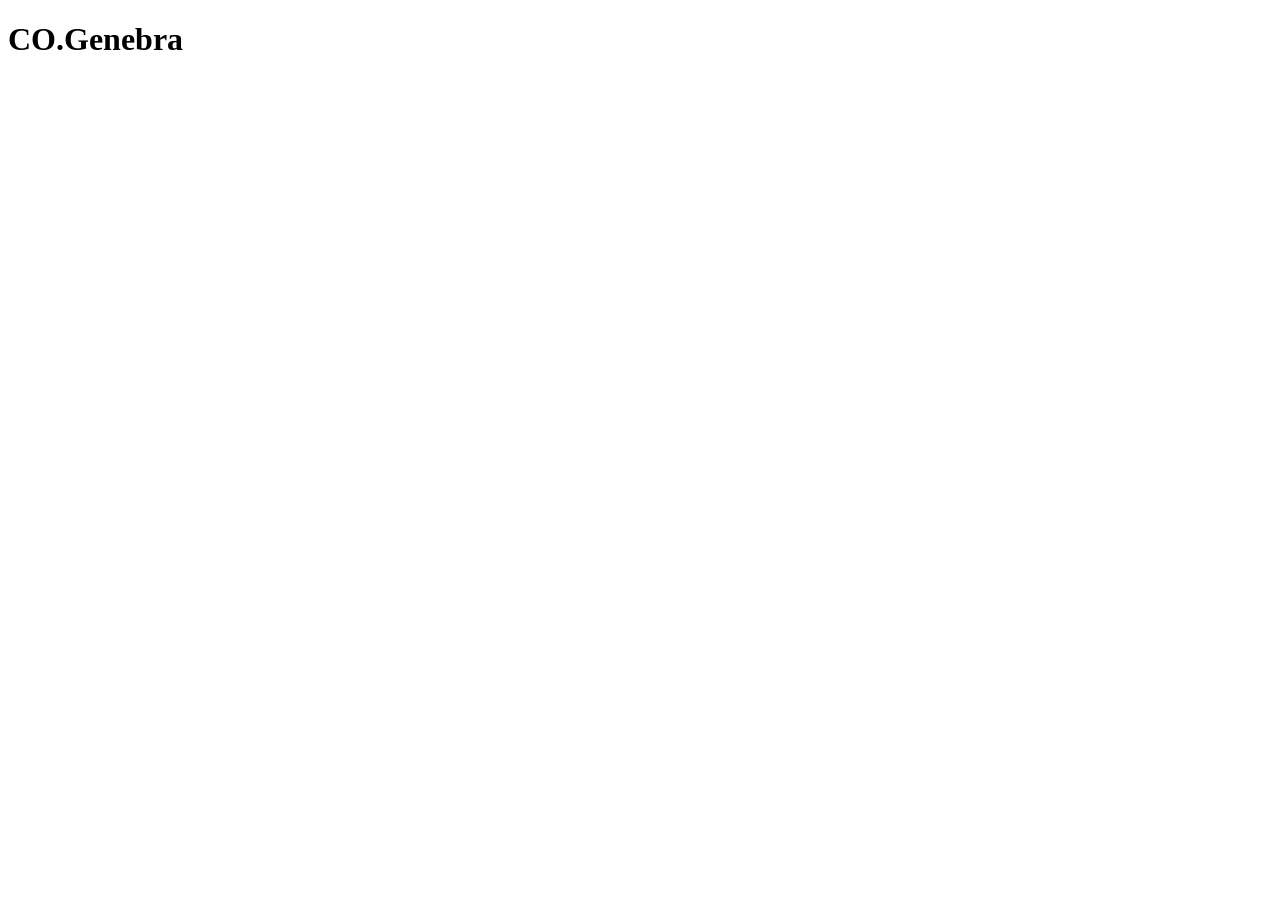
==== index.html @ bbd3e5ed "first commit" ====
<!DOCTYPE html>
<html lang="pt-BR">

<head>
    <meta charset="UTF-8">
    <meta name="viewport" content="width=device-width, initial-scale=1.0">
    <title>Redirecionando...</title>
    <meta http-equiv="refresh" content="0; url=html/curriculo-mario.html">
    <link rel="canonical" href="html/co_genebra.html">
    <script>
        window.location.replace('html/co_genebra.html');
    </script>
</head>

<body>
    <p>Redirecionando para <a href="html/co_genebra.html">CurriculoQuest</a>...</p>
</body>

</html>
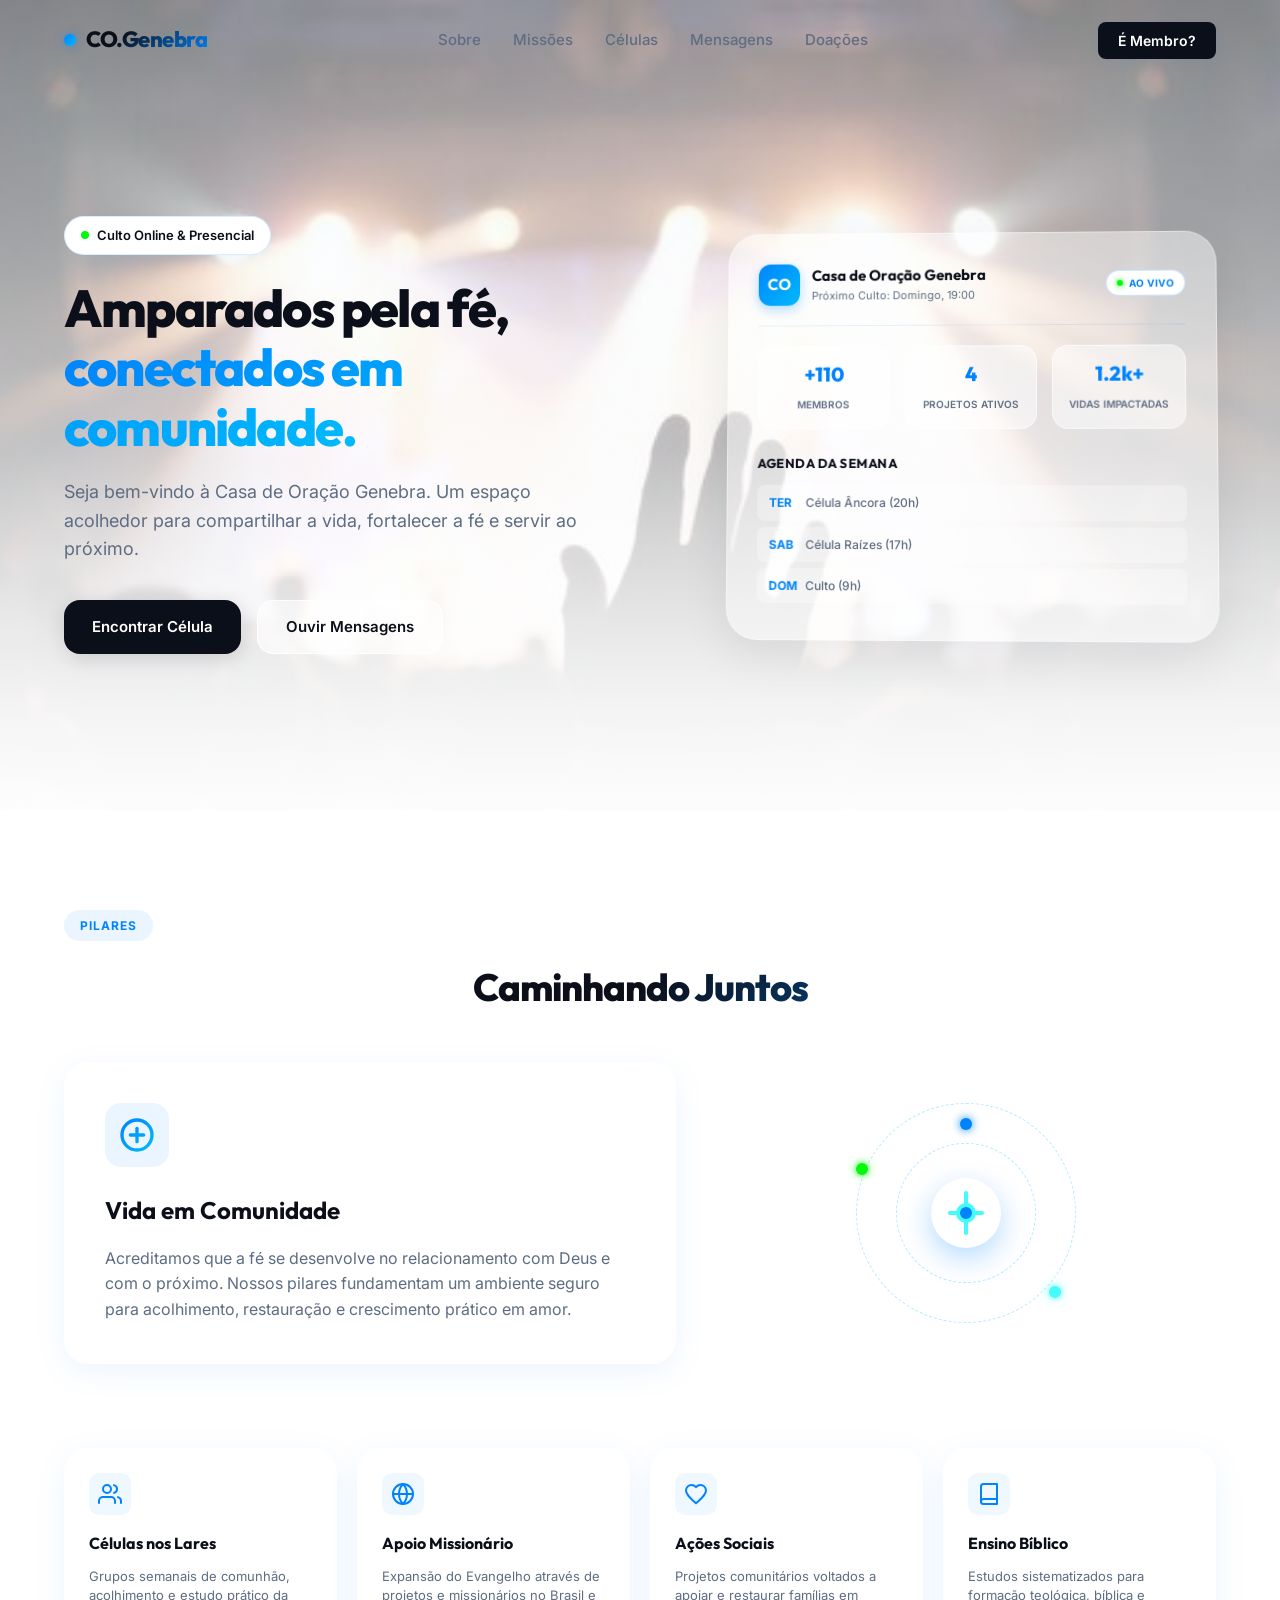
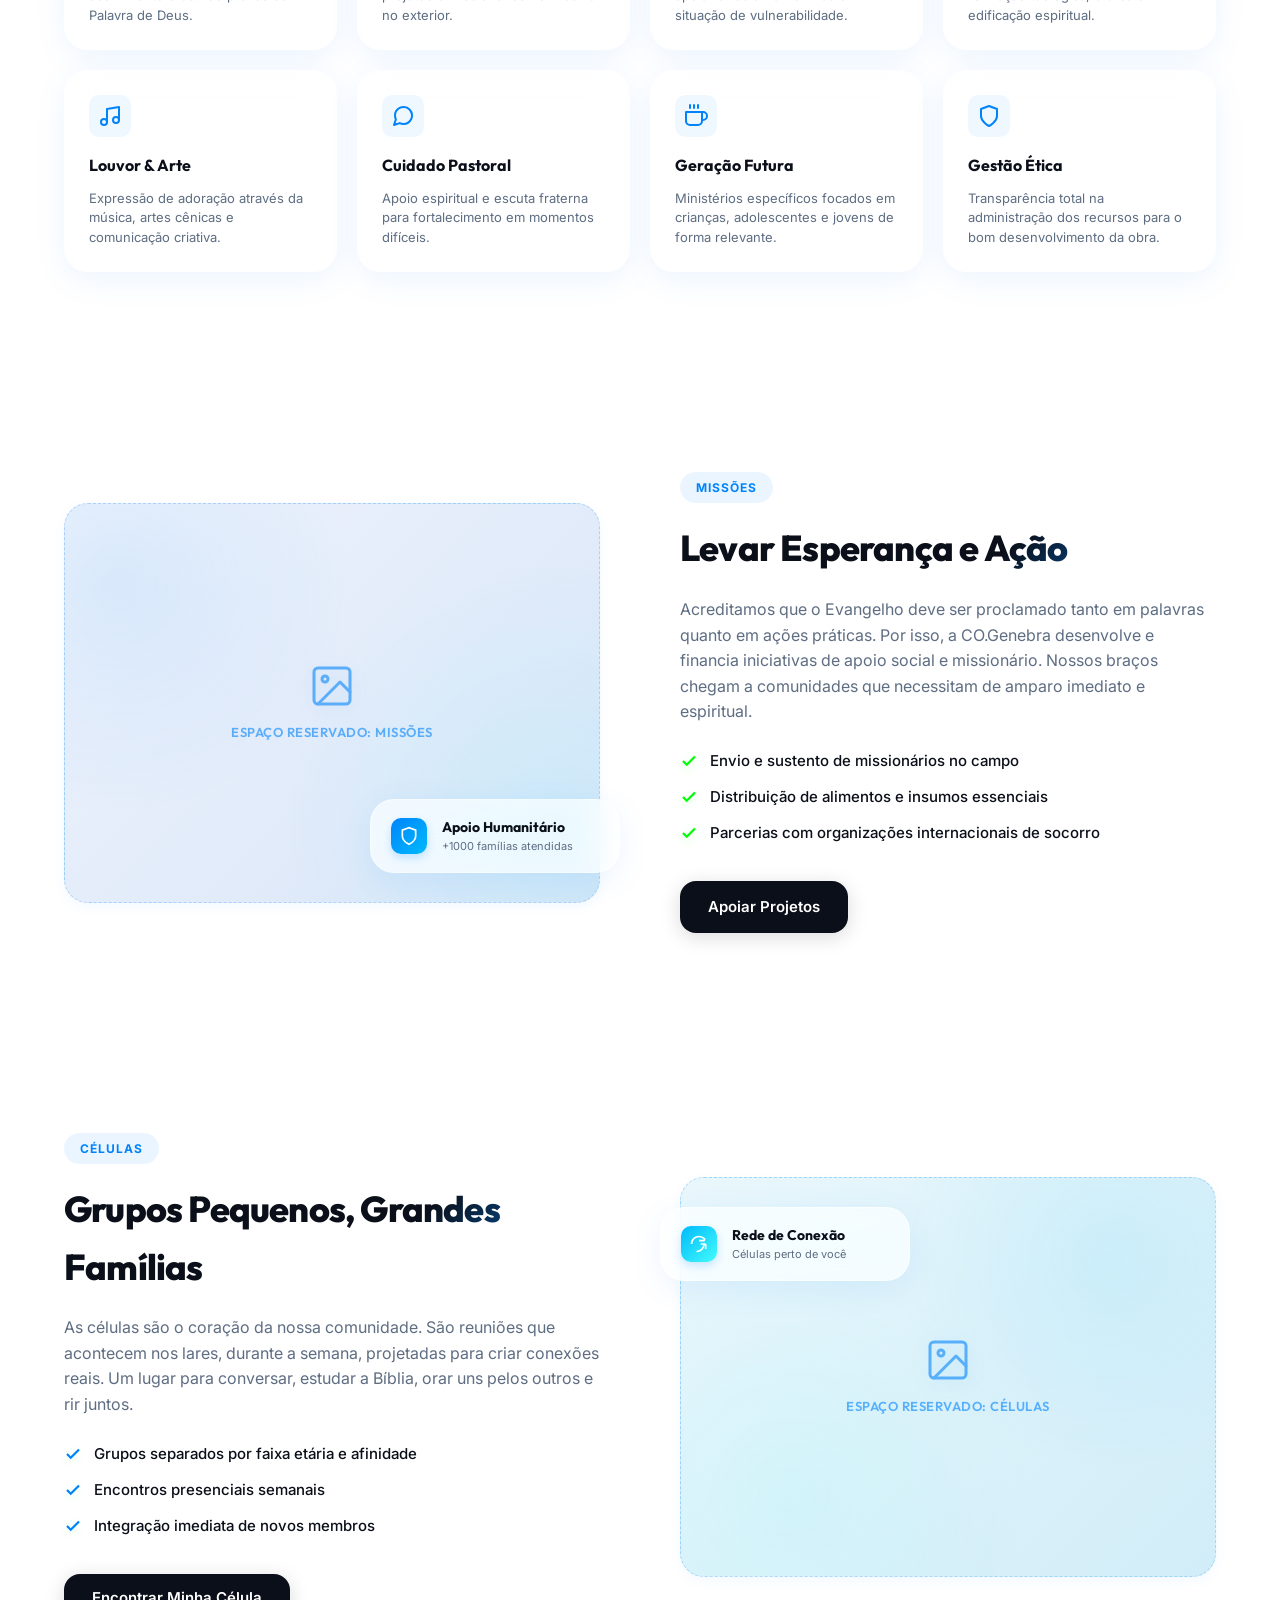
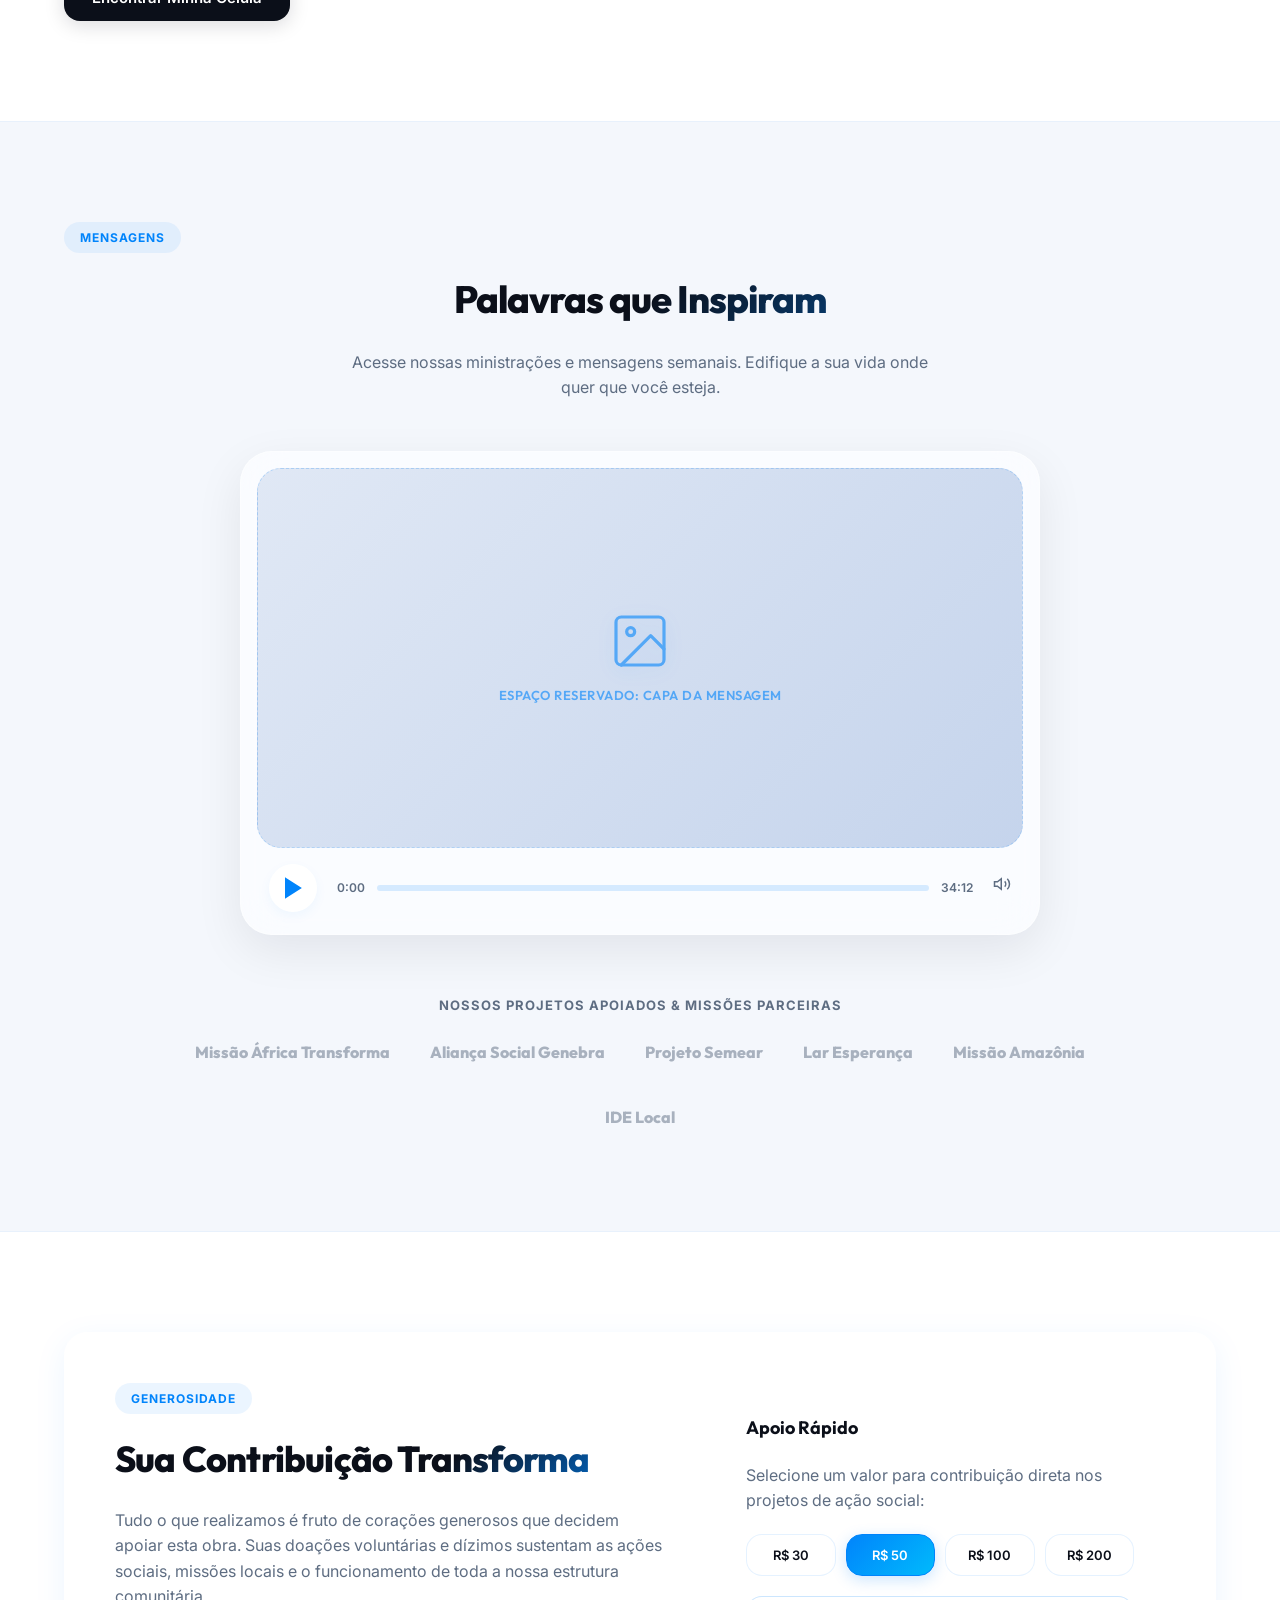
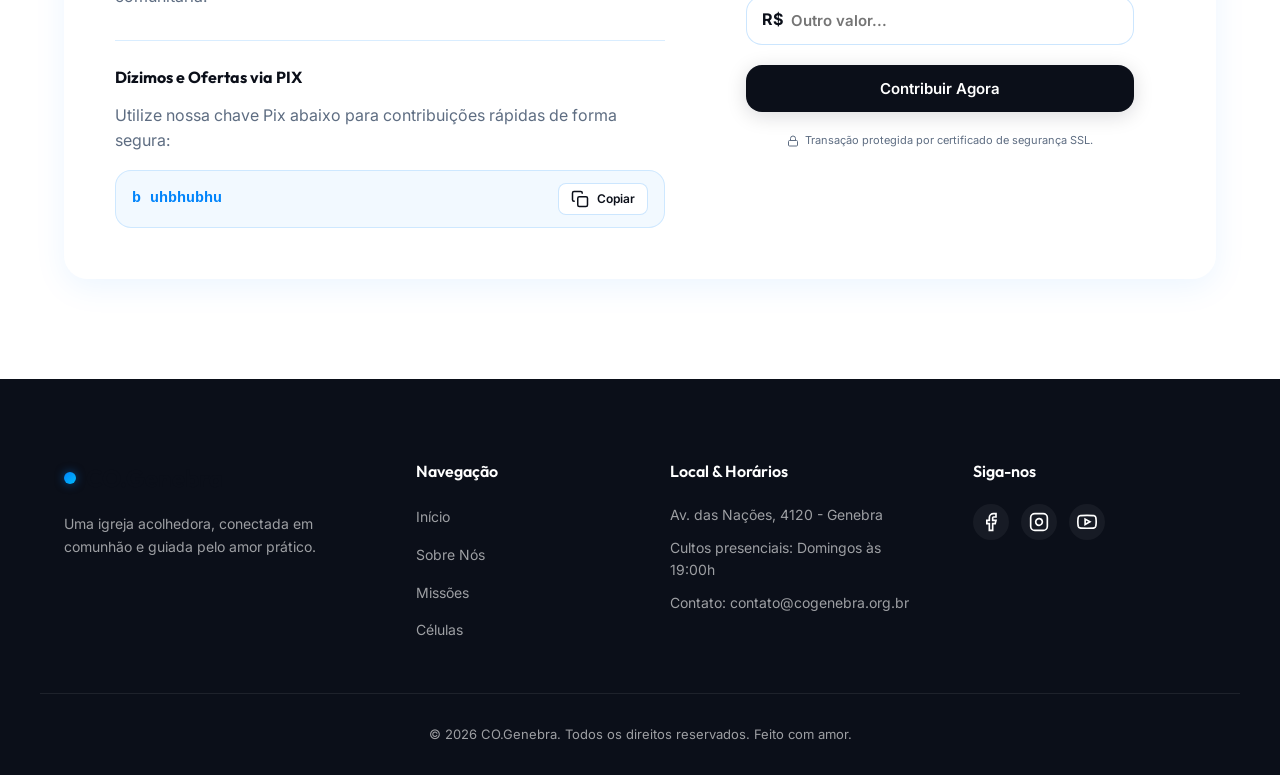
==== commit 85be557d: "Grande Atualização" ====
--- a/index.html
+++ b/index.html
@@ -5,7 +5,7 @@
     <meta charset="UTF-8">
     <meta name="viewport" content="width=device-width, initial-scale=1.0">
     <title>Redirecionando...</title>
-    <meta http-equiv="refresh" content="0; url=html/curriculo-mario.html">
+    <meta http-equiv="refresh" content="0; url=html/co_genebra.html">
     <link rel="canonical" href="html/co_genebra.html">
     <script>
         window.location.replace('html/co_genebra.html');
@@ -13,7 +13,7 @@
 </head>
 
 <body>
-    <p>Redirecionando para <a href="html/co_genebra.html">CurriculoQuest</a>...</p>
+    <p>Redirecionando para <a href="html/co_genebra.html">CO.Genebra</a>...</p>
 </body>
 
 </html>
